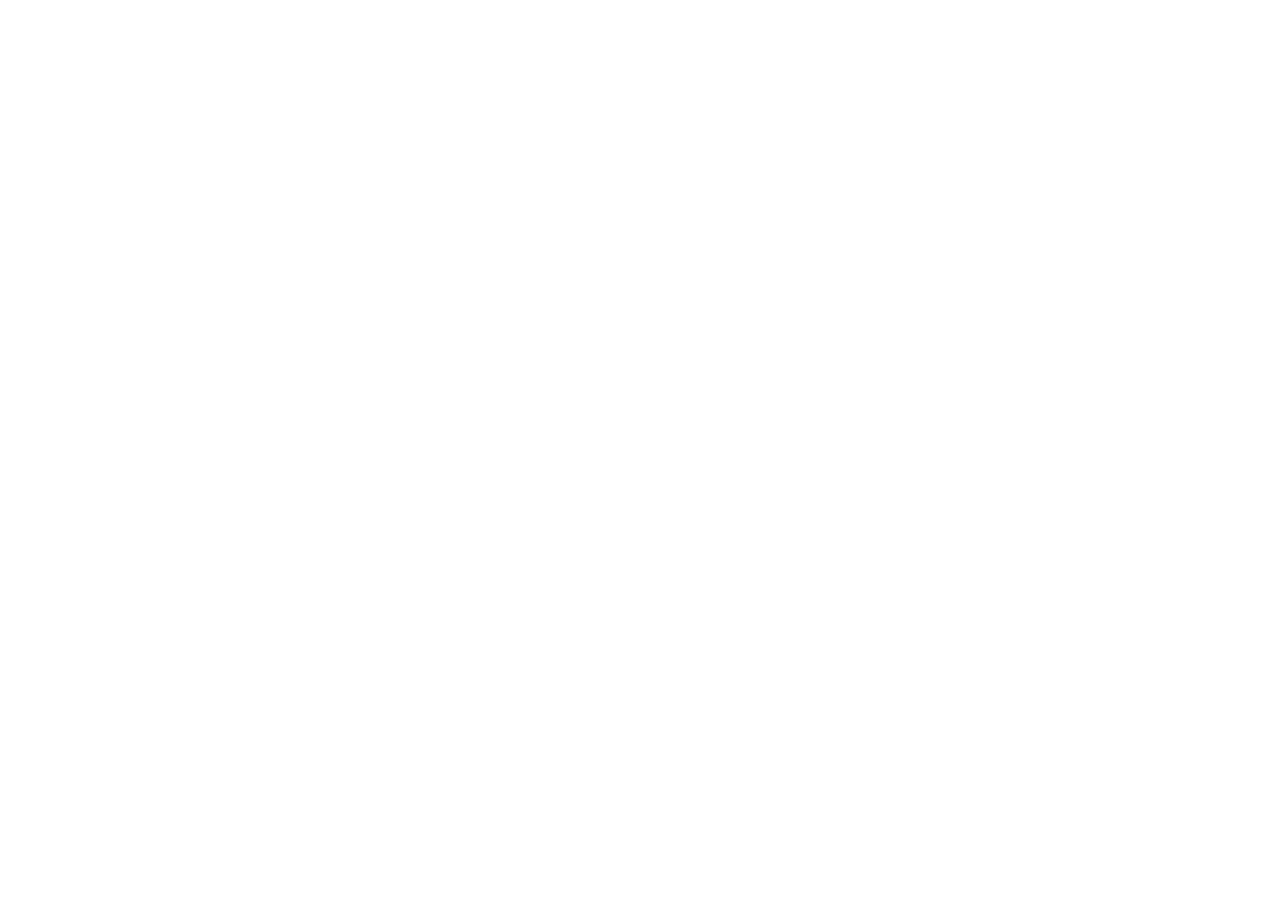
==== index.html @ d6c14c74 "AddCSS" ====
<!DOCTYPE html>
<html lang="Fr">
<head>
    <meta charset="UTF-8">
    <meta http-equiv="X-UA-Compatible" content="IE=edge">
    <meta name="viewport" content="width=device-width, initial-scale=1.0">
    <link rel="stylesheet" href="style.css">
    <title>FrontEndMentor SpaceTourism</title>
</head>
<body>
    
</body>
</html>
---- style.css ----
*{
    margin: 0;
    padding: 0;
    box-sizing: border-box;
}
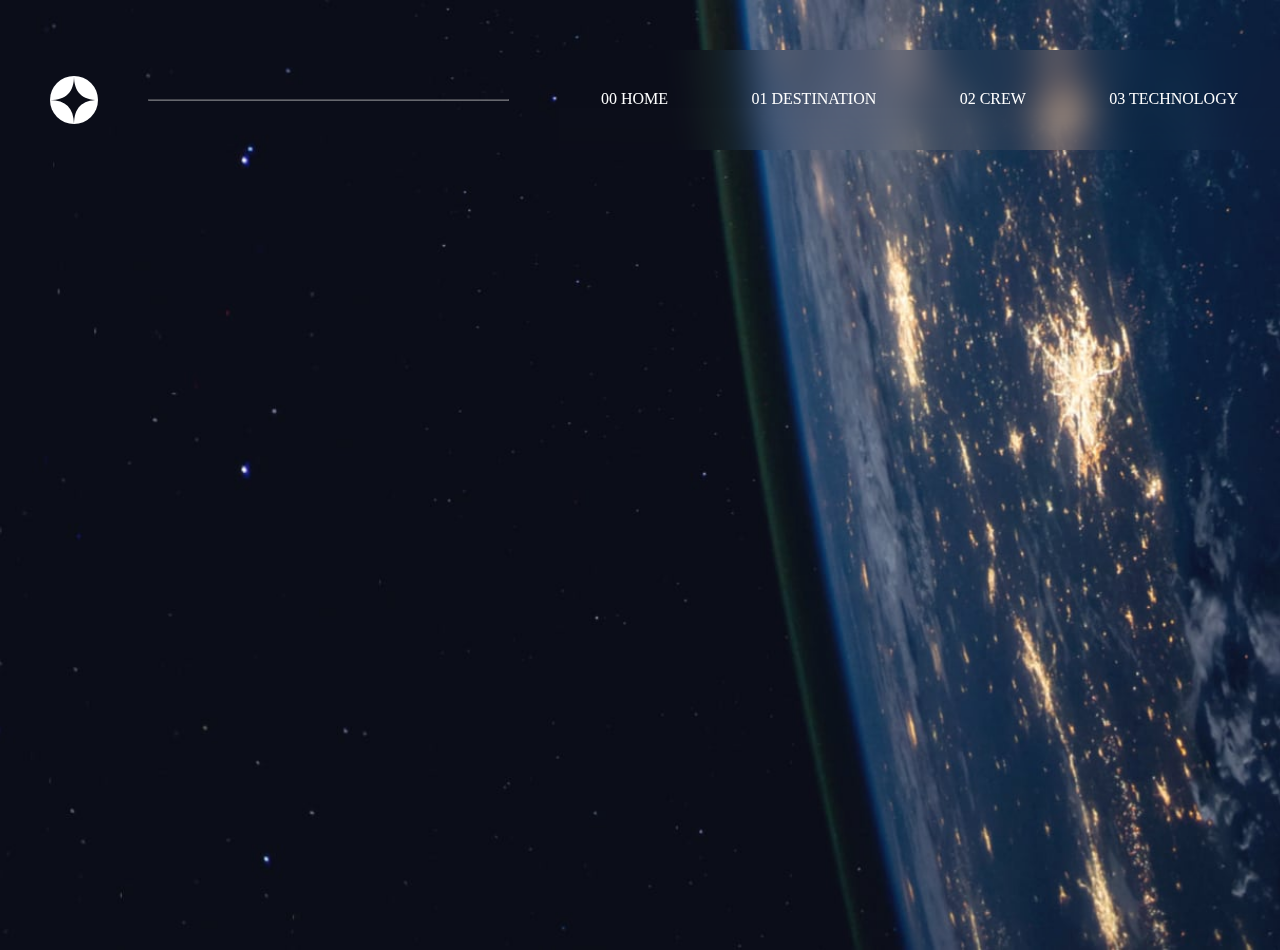
==== commit acd48d84: "AddNavBar" ====
--- a/index.html
+++ b/index.html
@@ -8,6 +8,19 @@
     <title>FrontEndMentor SpaceTourism</title>
 </head>
 <body>
+
+    <nav>
+        <span id="logo"><img src="/space-tourism-website-main/starter-code/assets/shared/logo.svg" alt=""></span>
+        <hr>
+        <div id="navigation">
+            <ul>
+                <li>00 HOME</li>
+                <li>01 DESTINATION</li>
+                <li>02 CREW</li>
+                <li>03 TECHNOLOGY</li>
+            </ul>
+        </div>
+    </nav>
     
 </body>
 </html>--- a/style.css
+++ b/style.css
@@ -2,4 +2,56 @@
     margin: 0;
     padding: 0;
     box-sizing: border-box;
+}
+body{
+    height: 100vh;
+    width: 100%;
+    background-image: url(space-tourism-website-main/starter-code/assets/home/background-home-desktop.jpg);
+    background-position: center;
+    background-repeat: no-repeat;
+    background-size: cover;
+    
+}
+
+nav{
+    height: 100px;
+    width: 100%;
+    display: flex;
+    justify-content: space-between;
+    flex-direction: row;
+    align-items: center;
+    padding-inline-start: 50px;
+    margin-top: 50px;
+    
+}
+hr{
+    height: 2px;
+    width: 50%;
+    color:grey;
+    margin-inline: 50px;
+    opacity: 40%;
+}
+#logo{
+    width: auto;
+    height: 100%;
+    display: flex;
+    align-items: center;
+}
+#navigation{
+    width: 100%;
+    height: 100%;
+    backdrop-filter: blur(18px);
+
+}
+ul{
+    display: flex;
+    align-items: center;
+    flex-direction: row;
+    justify-content: space-around;
+    list-style-type: none;
+    padding-top: 40px;
+}
+li{
+    color: white;
+
 }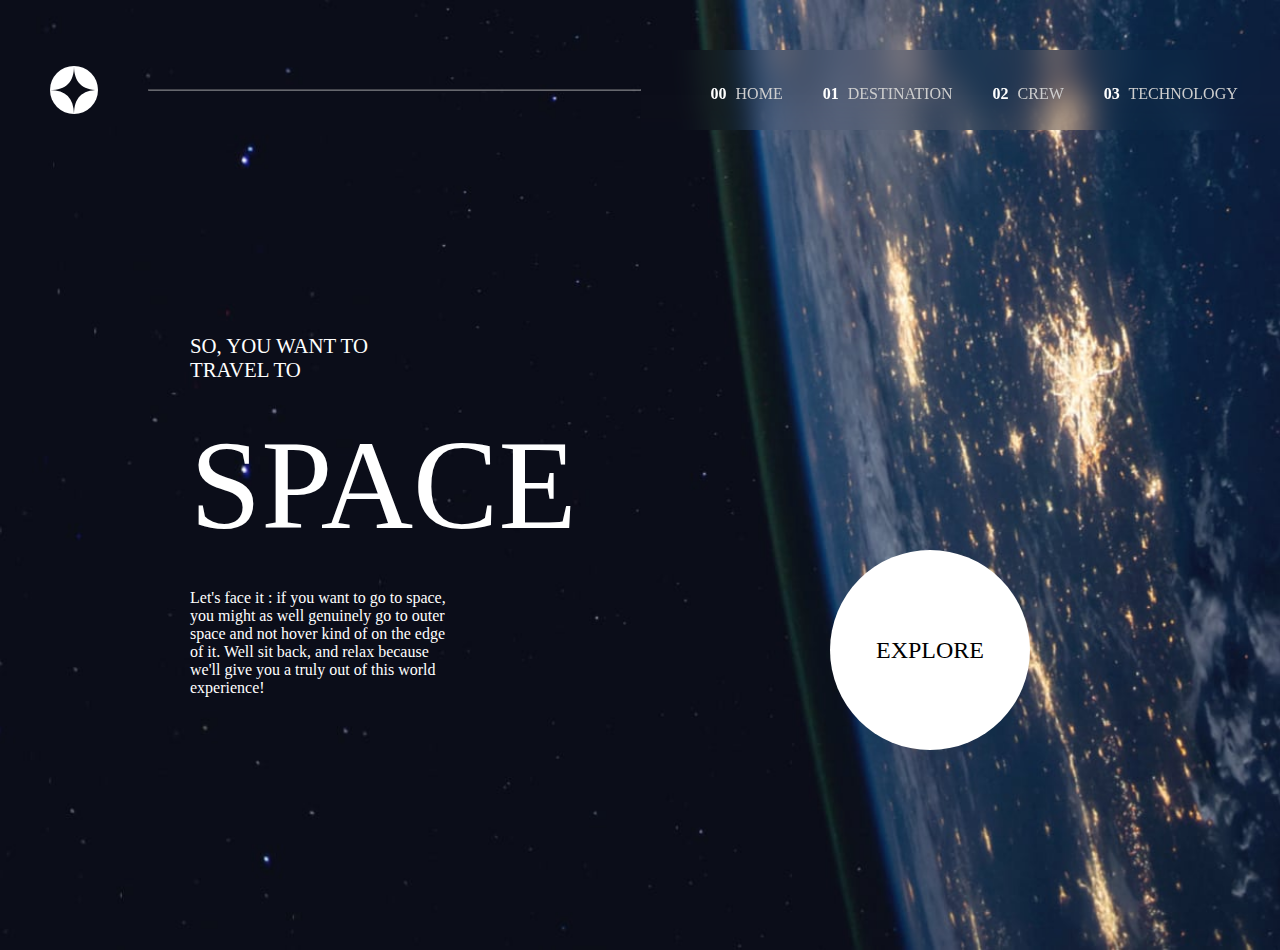
==== commit 9c06d77d: "AddStyle" ====
--- a/index.html
+++ b/index.html
@@ -14,13 +14,21 @@
         <hr>
         <div id="navigation">
             <ul>
-                <li>00 HOME</li>
-                <li>01 DESTINATION</li>
-                <li>02 CREW</li>
-                <li>03 TECHNOLOGY</li>
+                <li><span class="number">00</span> HOME</li>
+                <li><span class="number">01</span> DESTINATION</li>
+                <li><span class="number">02</span> CREW</li>
+                <li><span class="number">03</span> TECHNOLOGY</li>
             </ul>
         </div>
     </nav>
+    <div id="container">
+        <div id="title">
+            <h3>SO, YOU WANT TO TRAVEL TO</h3>
+            <h1>SPACE</h1>
+            <p>Let's face it : if you want to go to space, you might as well genuinely go to outer space and not hover kind of on the edge of it. Well sit back, and relax because we'll give you a truly out of this world experience!</p>
+        </div>
+        <div id="explore"><h2>EXPLORE</h2></div>
+    </div>
     
 </body>
 </html>--- a/style.css
+++ b/style.css
@@ -14,7 +14,7 @@
 }
 
 nav{
-    height: 100px;
+    height: 80px;
     width: 100%;
     display: flex;
     justify-content: space-between;
@@ -26,9 +26,9 @@
 }
 hr{
     height: 2px;
-    width: 50%;
+    width: 80%;
     color:grey;
-    margin-inline: 50px;
+    margin-inline-start: 50px;
     opacity: 40%;
 }
 #logo{
@@ -40,18 +40,77 @@
 #navigation{
     width: 100%;
     height: 100%;
-    backdrop-filter: blur(18px);
-
+    backdrop-filter: blur(15px);
+    padding-inline-start: 50px;
 }
 ul{
     display: flex;
     align-items: center;
     flex-direction: row;
-    justify-content: space-around;
     list-style-type: none;
-    padding-top: 40px;
+    padding-top: 35px;
 }
 li{
+    color: rgb(206, 206, 206);
+    font-weight: 50;
+    padding-inline: 20px;
+}
+.number{
+    font-weight: 900;
     color: white;
+    padding-inline-end: 5px;
+}
 
+#container{
+    height: 80%;
+    width: 100%;
+    display: flex;
+    flex-direction: row;
+    position: relative;
+}
+#title{
+    width: 50%;
+    height: 100%;
+    display: flex;
+    justify-content: center;
+    flex-direction: column;
+    color: white;
+}
+#title h3{
+margin-top: 50px;
+font-weight: 100;
+font-size: 1.3em;
+padding-inline: 190px;
+
+}
+#title h1{
+    margin-top: 30px;
+    font-weight: 100;
+    font-size: 8em;
+    padding-inline: 190px;
+
+
+}
+#title p{
+    margin-top: 30px;
+    font-weight: 100;
+    padding-inline: 190px;
+
+}
+#explore{
+    width: 200px;
+    height: 200px;
+    border-radius: 200px;
+    background: white;
+    display: flex;
+    justify-content: center;
+    align-items: center;
+    position: absolute;
+    bottom: 100px;
+    right: 250px;
+    
+}
+h2{
+    color: black;
+    font-weight: 100;
 }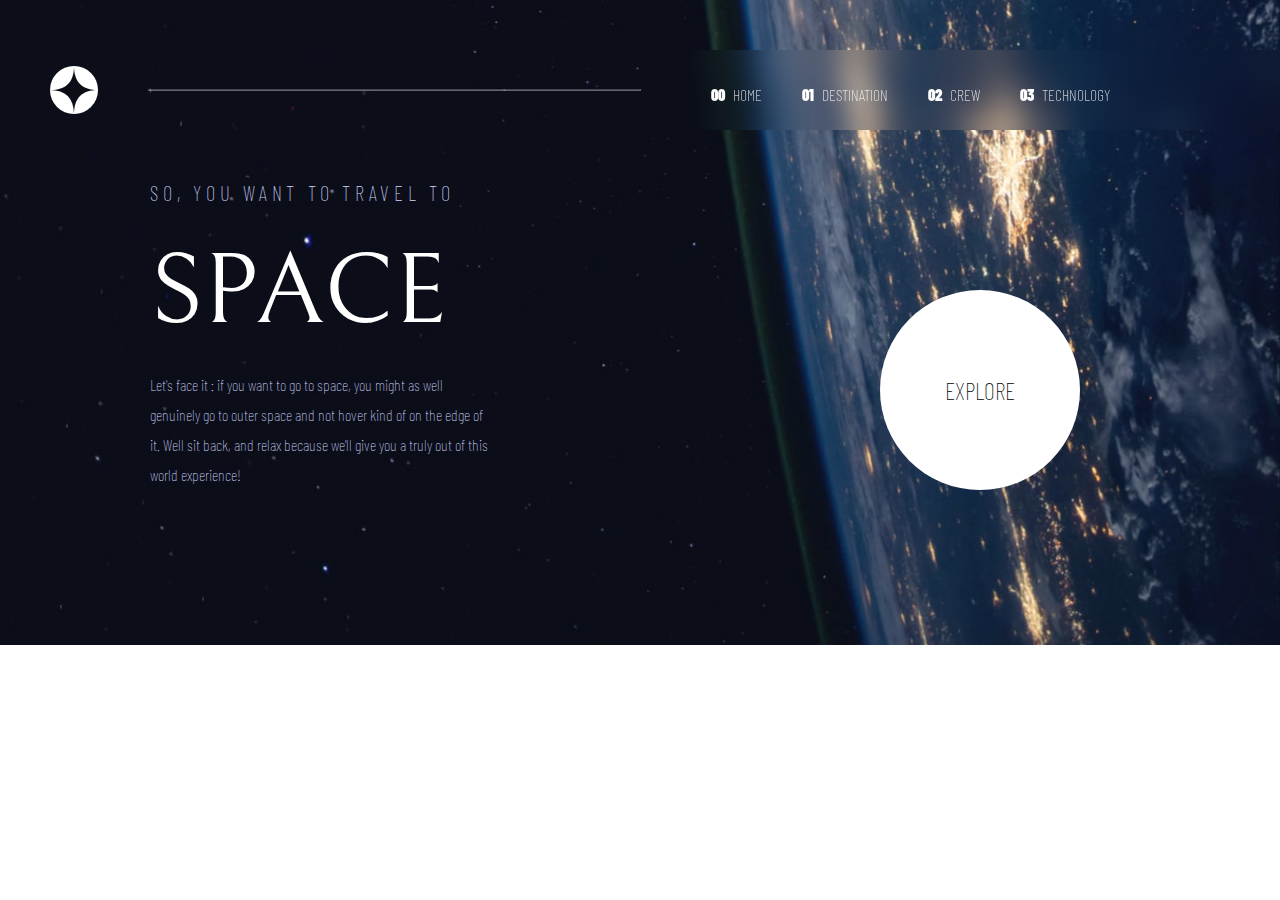
==== commit 259899c3: "AddHoverAndFont" ====
--- a/index.html
+++ b/index.html
@@ -14,10 +14,10 @@
         <hr>
         <div id="navigation">
             <ul>
-                <li><span class="number">00</span> HOME</li>
-                <li><span class="number">01</span> DESTINATION</li>
-                <li><span class="number">02</span> CREW</li>
-                <li><span class="number">03</span> TECHNOLOGY</li>
+                <li href="#"><span class="number">00</span> HOME</li>
+                <li href="#"><span class="number">01</span> DESTINATION</li>
+                <li href="#"><span class="number">02</span> CREW</li>
+                <li href="#"><span class="number">03</span> TECHNOLOGY</li>
             </ul>
         </div>
     </nav>
--- a/style.css
+++ b/style.css
@@ -1,15 +1,18 @@
+@import url('https://fonts.googleapis.com/css2?family=Barlow+Condensed&family=Bellefair&display=swap');
+
 *{
     margin: 0;
     padding: 0;
     box-sizing: border-box;
 }
 body{
-    height: 100vh;
+    height: 100vm;
     width: 100%;
     background-image: url(space-tourism-website-main/starter-code/assets/home/background-home-desktop.jpg);
     background-position: center;
     background-repeat: no-repeat;
     background-size: cover;
+    font-family: 'Barlow Condensed', sans-serif;
     
 }
 
@@ -51,7 +54,7 @@
     padding-top: 35px;
 }
 li{
-    color: rgb(206, 206, 206);
+    color: #FFFFFF;
     font-weight: 50;
     padding-inline: 20px;
 }
@@ -80,21 +83,27 @@
 margin-top: 50px;
 font-weight: 100;
 font-size: 1.3em;
-padding-inline: 190px;
+padding-inline: 150px;
+letter-spacing: 4.75px;
+color: #D0D6F9;
 
 }
 #title h1{
     margin-top: 30px;
     font-weight: 100;
-    font-size: 8em;
-    padding-inline: 190px;
+    font-size: 100px;
+    padding-inline: 150px;
+    font-family: 'Bellefair', serif;
 
 
 }
 #title p{
-    margin-top: 30px;
+    margin-top: 20px;
     font-weight: 100;
-    padding-inline: 190px;
+    font-size: 16px;
+    padding-inline: 150px;
+    line-height: 30px;
+    color: #D0D6F9;
 
 }
 #explore{
@@ -106,9 +115,13 @@
     justify-content: center;
     align-items: center;
     position: absolute;
-    bottom: 100px;
-    right: 250px;
-    
+    bottom: 0px;
+    right: 200px; 
+}
+#explore:hover{
+    cursor: pointer;
+    box-shadow: 0px 0px 30px 30px rgb(48, 48, 48);
+
 }
 h2{
     color: black;
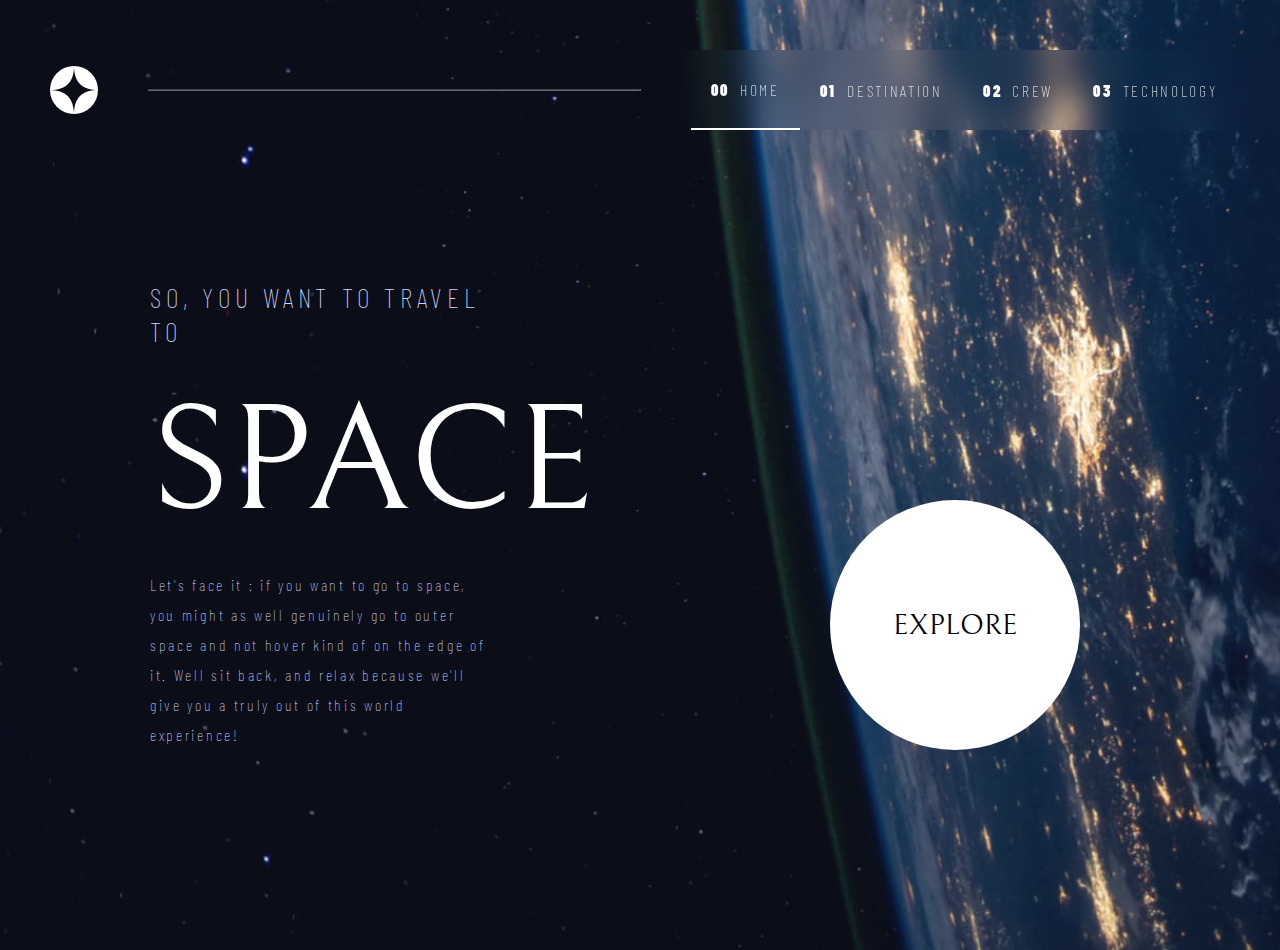
==== commit 1005a6bd: "EndHomePage" ====
--- a/index.html
+++ b/index.html
@@ -14,7 +14,7 @@
         <hr>
         <div id="navigation">
             <ul>
-                <li href="#"><span class="number">00</span> HOME</li>
+                <li href="#" class="selected"><span class="number">00</span> HOME</li>
                 <li href="#"><span class="number">01</span> DESTINATION</li>
                 <li href="#"><span class="number">02</span> CREW</li>
                 <li href="#"><span class="number">03</span> TECHNOLOGY</li>
--- a/style.css
+++ b/style.css
@@ -6,7 +6,7 @@
     box-sizing: border-box;
 }
 body{
-    height: 100vm;
+    height: 100vh;
     width: 100%;
     background-image: url(space-tourism-website-main/starter-code/assets/home/background-home-desktop.jpg);
     background-position: center;
@@ -51,17 +51,29 @@
     align-items: center;
     flex-direction: row;
     list-style-type: none;
-    padding-top: 35px;
+    height: 100%;
 }
 li{
+    display: flex;
+    justify-content: center;
+    align-items: center;
     color: #FFFFFF;
     font-weight: 50;
     padding-inline: 20px;
+    height: 100%;
+    letter-spacing: 2.7px;
+
+}
+li:hover{
+    border-bottom: 2px solid rgba(170, 169, 169, 0.836);
+}
+li.selected{
+    border-bottom: 2px solid white;
 }
 .number{
     font-weight: 900;
     color: white;
-    padding-inline-end: 5px;
+    padding-inline-end: 10px;
 }
 
 #container{
@@ -82,7 +94,7 @@
 #title h3{
 margin-top: 50px;
 font-weight: 100;
-font-size: 1.3em;
+font-size: 28px;
 padding-inline: 150px;
 letter-spacing: 4.75px;
 color: #D0D6F9;
@@ -91,7 +103,7 @@
 #title h1{
     margin-top: 30px;
     font-weight: 100;
-    font-size: 100px;
+    font-size: 150px;
     padding-inline: 150px;
     font-family: 'Bellefair', serif;
 
@@ -104,19 +116,23 @@
     padding-inline: 150px;
     line-height: 30px;
     color: #D0D6F9;
+    letter-spacing: 2.7px;
 
 }
 #explore{
-    width: 200px;
-    height: 200px;
-    border-radius: 200px;
+    width: 250px;
+    height: 250px;
+    border-radius: 250px;
     background: white;
     display: flex;
     justify-content: center;
     align-items: center;
     position: absolute;
-    bottom: 0px;
+    bottom: 100px;
     right: 200px; 
+    font-size: 1.2em;
+    font-family: 'Bellefair', serif;
+
 }
 #explore:hover{
     cursor: pointer;
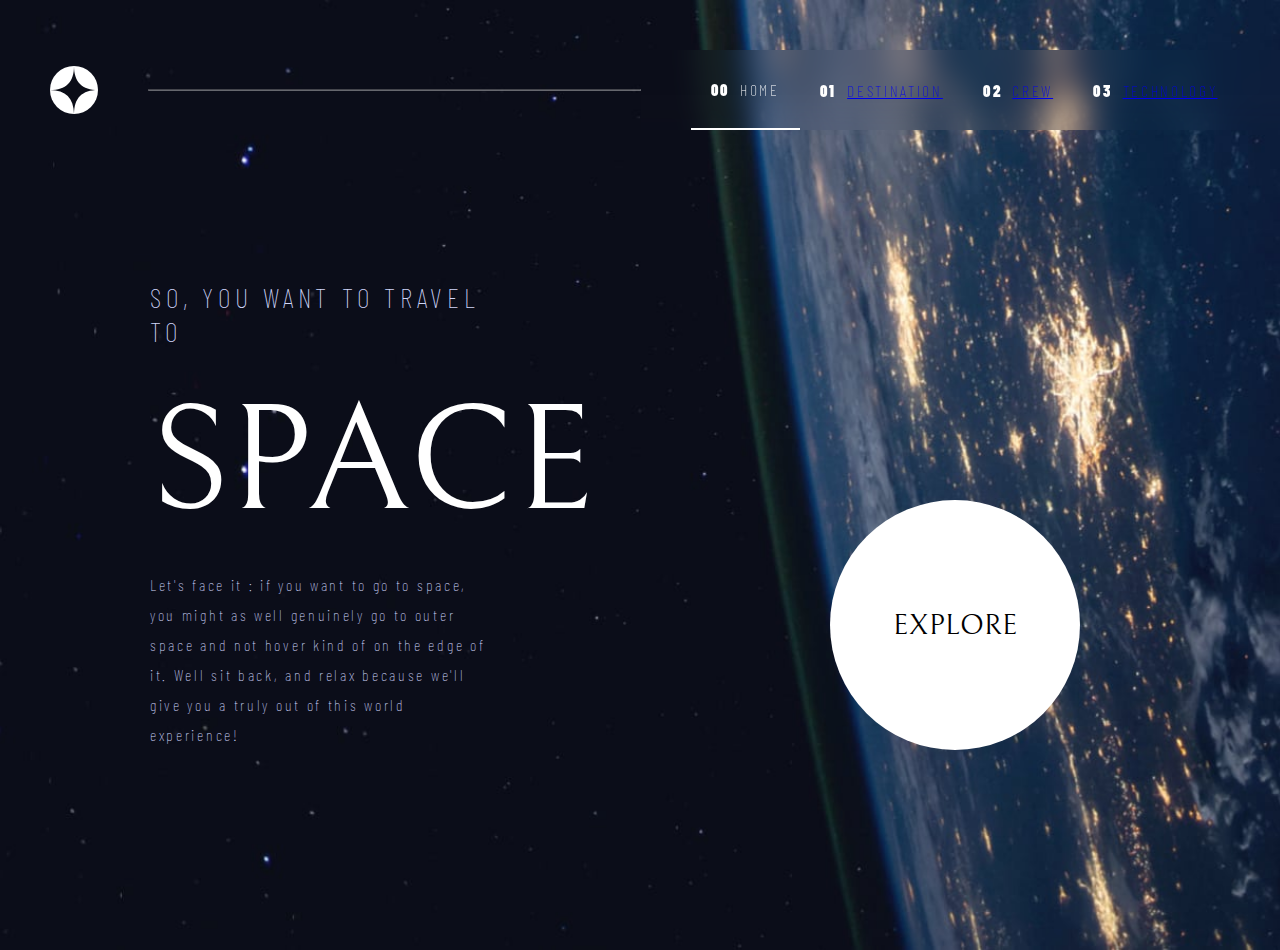
==== commit 355e6e94: "addDestinationPage" ====
--- a/index.html
+++ b/index.html
@@ -5,7 +5,7 @@
     <meta http-equiv="X-UA-Compatible" content="IE=edge">
     <meta name="viewport" content="width=device-width, initial-scale=1.0">
     <link rel="stylesheet" href="style.css">
-    <title>FrontEndMentor SpaceTourism</title>
+    <title>FrontEndMentor SpaceTourism - Home</title>
 </head>
 <body>
 
@@ -15,9 +15,9 @@
         <div id="navigation">
             <ul>
                 <li href="#" class="selected"><span class="number">00</span> HOME</li>
-                <li href="#"><span class="number">01</span> DESTINATION</li>
-                <li href="#"><span class="number">02</span> CREW</li>
-                <li href="#"><span class="number">03</span> TECHNOLOGY</li>
+                <li><span class="number">01</span><a href="destination.html"> DESTINATION</a></li>
+                <li><span class="number">02</span><a href="#"> CREW</a></li>
+                <li><span class="number">03</span> <a href="#"> TECHNOLOGY</a></li>
             </ul>
         </div>
     </nav>
